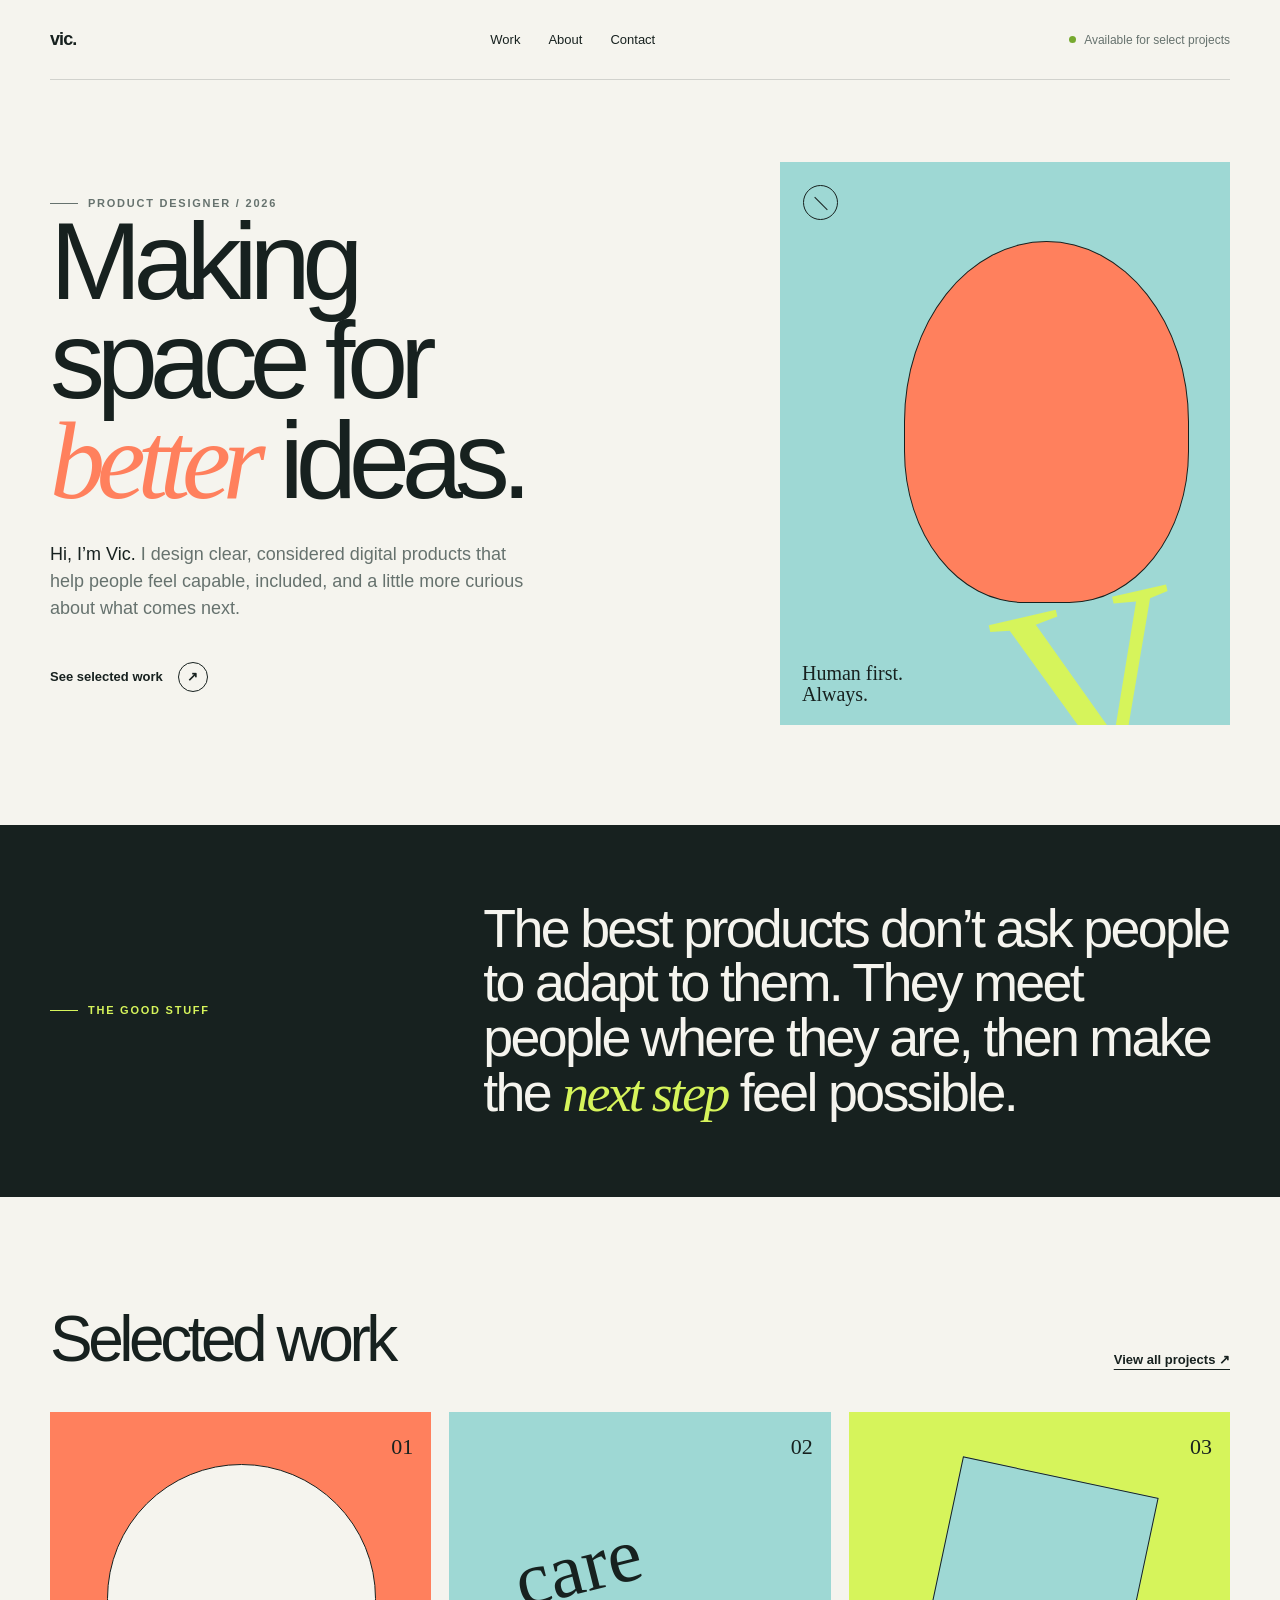
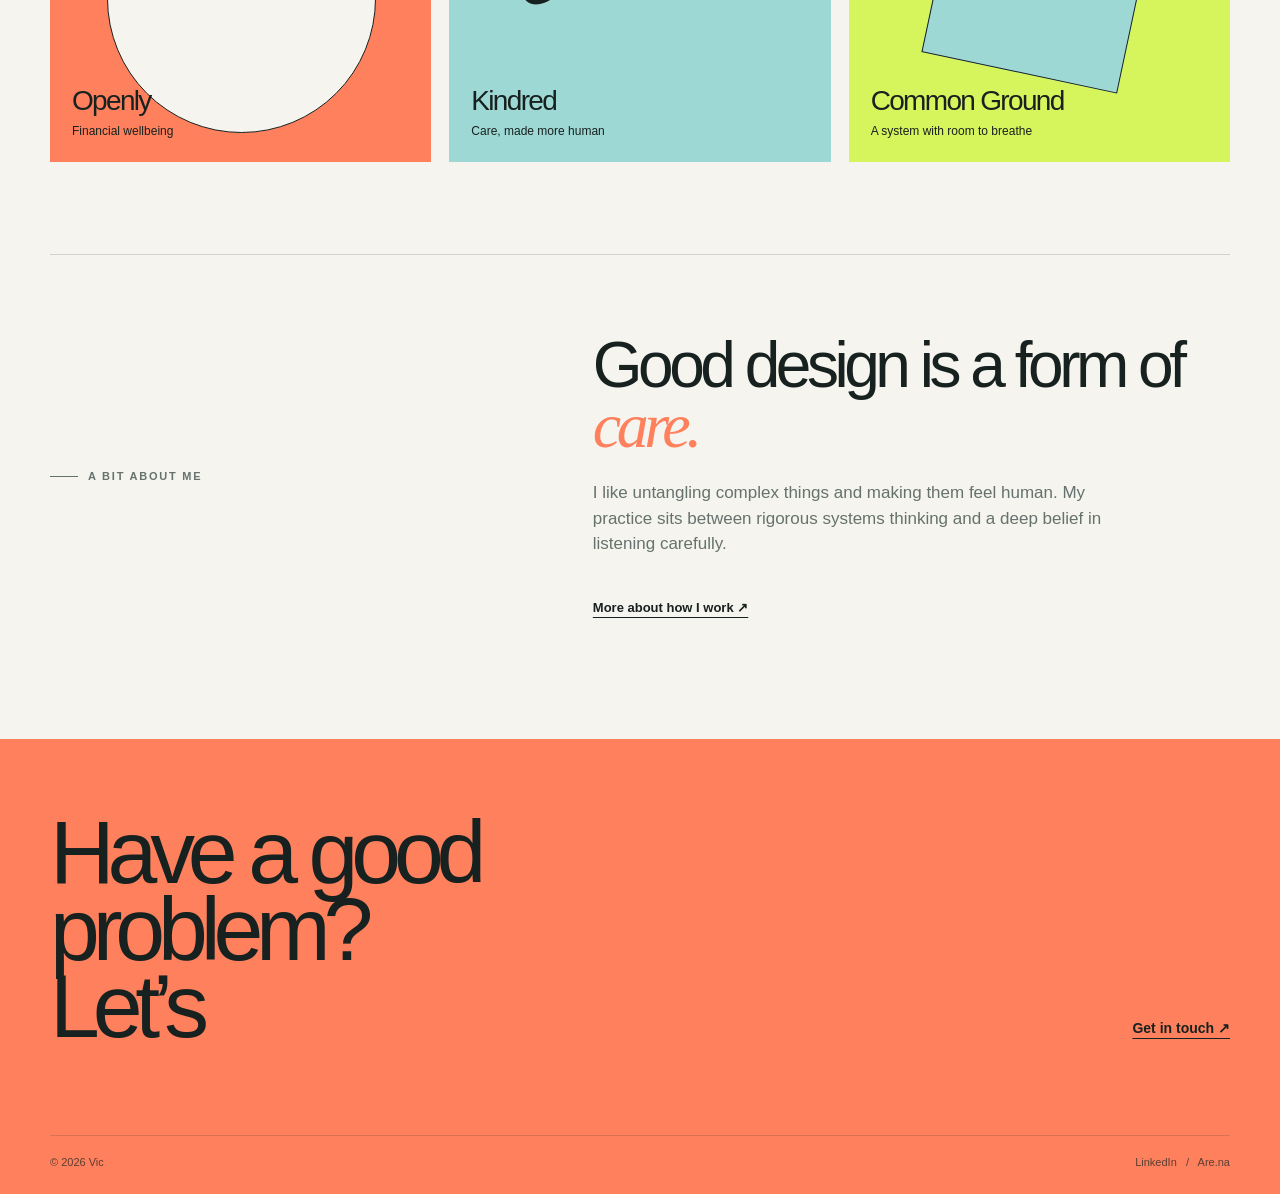
==== index.html @ e4bed1a2 "first commit" ====
<!doctype html>
<html lang="en">
<head>
	<meta charset="utf-8">
	<meta name="viewport" content="width=device-width, initial-scale=1">
	<meta name="description" content="Vic is a product designer focused on human-centered, accessible digital experiences.">
	<title>Vic — Product Designer</title>
	<link rel="stylesheet" href="css/styles.css">
</head>
<body>
	<header class="shell">
		<a class="logo" href="index.html" aria-label="Vic home">vic<span aria-hidden="true">.</span></a>
		<nav aria-label="Main navigation">
			<a href="pages/work.html">Work</a>
			<a href="pages/about.html">About</a>
			<a href="pages/contact.html">Contact</a>
		</nav>
		<div class="availability">Available for select projects</div>
	</header>

	<main>
		<section class="hero shell" aria-labelledby="intro-title">
			<div>
				<div class="eyebrow">Product designer / 2026</div>
				<h1 id="intro-title">Making space for <em>better</em> ideas.</h1>
				<p class="hero-copy"><strong>Hi, I’m Vic.</strong> I design clear, considered digital products that help people feel capable, included, and a little more curious about what comes next.</p>
				<a class="hero-link" href="pages/work.html">See selected work <span aria-hidden="true">↗</span></a>
			</div>
			<div class="portrait" aria-label="An abstract portrait illustration in coral, teal and lime" role="img">
				<span class="portrait-mark" aria-hidden="true"></span>
				<div class="portrait-label">Human first.<br>Always.</div>
			</div>
		</section>

		<section class="intro-band" aria-label="Design approach">
			<div class="shell intro-grid">
				<div class="eyebrow">The good stuff</div>
				<p class="statement">The best products don’t ask people to adapt to them. They meet people where they are, then make the <em>next step</em> feel possible.</p>
			</div>
		</section>

		<section class="home-work shell" aria-labelledby="work-title">
			<div class="section-heading">
				<h2 id="work-title">Selected work</h2>
				<a class="text-link" href="pages/work.html">View all projects ↗</a>
			</div>
			<div class="home-projects">
				<a class="home-project home-project-one" href="pages/work.html#openly"><span>01</span><strong>Openly</strong><em>Financial wellbeing</em></a>
				<a class="home-project home-project-two" href="pages/work.html#kindred"><span>02</span><strong>Kindred</strong><em>Care, made more human</em></a>
				<a class="home-project home-project-three" href="pages/work.html#common-ground"><span>03</span><strong>Common Ground</strong><em>A system with room to breathe</em></a>
			</div>
		</section>

		<section class="home-about shell" aria-labelledby="about-title">
			<div class="eyebrow">A bit about me</div>
			<div>
				<h2 id="about-title">Good design is a form of <em>care.</em></h2>
				<p>I like untangling complex things and making them feel human. My practice sits between rigorous systems thinking and a deep belief in listening carefully.</p>
				<a class="text-link" href="pages/about.html">More about how I work ↗</a>
			</div>
		</section>
	</main>

	<footer>
		<div class="shell footer-compact">
			<h2>Have a good problem?<br>Let’s <em>talk.</em></h2>
			<a class="footer-contact" href="pages/contact.html">Get in touch ↗</a>
		</div>
		<div class="shell footer-bottom"><span>© 2026 Vic</span><span><a href="https://www.linkedin.com" rel="noreferrer">LinkedIn</a> &nbsp; / &nbsp; <a href="https://www.are.na" rel="noreferrer">Are.na</a></span></div>
	</footer>
</body>
</html>
---- css/styles.css ----
:root {
	--ink: #17211f;
	--muted: #66726e;
	--paper: #f5f4ee;
	--warm: #e6e3d8;
	--lime: #d6f45b;
	--orange: #ff805d;
	--blue: #9ed8d4;
	--line: rgba(23, 33, 31, .16);
	--serif: Georgia, 'Times New Roman', serif;
	--sans: 'Helvetica Neue', Helvetica, Arial, sans-serif;
}

* { box-sizing: border-box; }
html { scroll-behavior: smooth; }
body { margin: 0; background: var(--paper); color: var(--ink); font-family: var(--sans); line-height: 1.5; }
a { color: inherit; }
a:focus-visible { outline: 3px solid var(--orange); outline-offset: 4px; }
.shell { width: min(1180px, calc(100% - 48px)); margin: 0 auto; }
.eyebrow { display: flex; align-items: center; gap: 10px; color: var(--muted); font-size: 11px; font-weight: 700; letter-spacing: .16em; text-transform: uppercase; }
.eyebrow::before { content: ''; width: 28px; height: 1px; background: currentColor; }
h1, h2, h3, p { margin-top: 0; }
header { display: flex; align-items: center; justify-content: space-between; padding: 26px 0; border-bottom: 1px solid var(--line); }
.logo { font-size: 18px; font-weight: 800; letter-spacing: -.05em; text-decoration: none; }
nav { display: flex; gap: 28px; font-size: 13px; }
nav a { text-decoration: none; }
nav a:hover { text-decoration: underline; text-underline-offset: 4px; }
.availability { display: flex; align-items: center; gap: 8px; color: var(--muted); font-size: 12px; }
.availability::before { content: ''; width: 7px; height: 7px; border-radius: 50%; background: #76a92f; }
.hero { min-height: 670px; display: grid; grid-template-columns: minmax(0, 1.05fr) minmax(360px, .95fr); align-items: center; gap: 7vw; padding: 82px 0 100px; }
h1 { max-width: 760px; margin-bottom: 30px; font-size: clamp(58px, 8.6vw, 116px); font-weight: 500; letter-spacing: -.075em; line-height: .9; }
h1 em, h2 em { color: var(--orange); font-family: var(--serif); font-weight: 400; }
.hero-copy { max-width: 480px; color: var(--muted); font-size: 18px; }
.hero-copy strong { color: var(--ink); font-weight: 500; }
.hero-link { display: inline-flex; align-items: center; gap: 15px; margin-top: 22px; font-size: 13px; font-weight: 700; text-decoration: none; }
.hero-link span { display: grid; place-items: center; width: 30px; height: 30px; border: 1px solid var(--ink); border-radius: 50%; transition: transform .2s; }
.hero-link:hover span { transform: translate(3px, -3px); }
.portrait { position: relative; width: min(100%, 450px); aspect-ratio: 4 / 5; justify-self: end; background: var(--blue); overflow: hidden; }
.portrait::before { content: ''; position: absolute; width: 63%; height: 64%; right: 9%; top: 14%; border-radius: 50% 50% 42% 42%; background: var(--orange); border: 1px solid var(--ink); }
.portrait::after { content: 'V'; position: absolute; right: 9%; bottom: -16%; color: var(--lime); font-family: var(--serif); font-size: 260px; line-height: 1; transform: rotate(-13deg); }
.portrait-label { position: absolute; left: 22px; bottom: 20px; z-index: 1; max-width: 130px; font-family: var(--serif); font-size: 20px; line-height: 1.05; }
.portrait-mark { position: absolute; top: 23px; left: 23px; z-index: 1; width: 35px; height: 35px; border: 1px solid var(--ink); border-radius: 50%; }
.portrait-mark::after { content: ''; position: absolute; top: 50%; left: 8px; width: 18px; height: 1px; background: var(--ink); transform: rotate(45deg); }
.intro-band { background: var(--ink); color: var(--paper); padding: 76px 0; }
.intro-grid { display: grid; grid-template-columns: 1fr 2fr; gap: 60px; }
.intro-band .eyebrow { color: var(--lime); }
.statement { max-width: 780px; margin: 0; font-size: clamp(28px, 4.2vw, 54px); letter-spacing: -.05em; line-height: 1.02; }
.statement em { color: var(--lime); font-family: var(--serif); font-weight: 400; }
.home-work { padding: 112px 0 92px; }
.section-heading { display: flex; justify-content: space-between; align-items: end; margin-bottom: 42px; }
.section-heading h2 { margin: 0; font-size: clamp(38px, 5vw, 66px); font-weight: 500; letter-spacing: -.07em; line-height: .95; }
.text-link { display: inline-block; margin-top: 24px; font-size: 13px; font-weight: 700; text-underline-offset: 5px; }
.section-heading .text-link { margin: 0; }
.home-projects { display: grid; grid-template-columns: repeat(3, 1fr); gap: 18px; }
.home-project { position: relative; min-height: 350px; display: flex; flex-direction: column; justify-content: end; padding: 22px; overflow: hidden; text-decoration: none; transition: transform .25s; }
.home-project:hover { transform: translateY(-8px); }
.home-project span { position: absolute; top: 18px; right: 18px; font-family: var(--serif); font-size: 22px; }
.home-project strong { font-size: 28px; font-weight: 500; letter-spacing: -.06em; }
.home-project em { font-size: 12px; font-style: normal; }
.home-project-one { background: var(--orange); }
.home-project-two { background: var(--blue); }
.home-project-three { background: var(--lime); }
.home-project-one::before { content: ''; position: absolute; width: 70%; aspect-ratio: 1; top: 15%; left: 15%; border: 1px solid var(--ink); border-radius: 50%; background: var(--paper); }
.home-project-two::before { content: 'care'; position: absolute; top: 28%; left: 17%; font-family: var(--serif); font-size: clamp(55px, 6vw, 92px); transform: rotate(-14deg); }
.home-project-three::before { content: ''; position: absolute; width: 52%; aspect-ratio: 1; top: 18%; left: 24%; border: 1px solid var(--ink); background: var(--blue); transform: rotate(12deg); }
.home-project strong, .home-project em { position: relative; z-index: 1; }
.home-about { display: grid; grid-template-columns: 1fr 1.5fr; gap: 10%; padding: 80px 0 120px; border-top: 1px solid var(--line); }
.home-about h2 { max-width: 660px; margin-bottom: 23px; font-size: clamp(38px, 5vw, 65px); font-weight: 500; letter-spacing: -.07em; line-height: .95; }
.home-about p { max-width: 530px; color: var(--muted); font-size: 17px; }
footer { background: var(--orange); padding: 75px 0 24px; }
.footer-compact { display: flex; justify-content: space-between; align-items: end; padding-bottom: 90px; }
footer h2 { max-width: 640px; margin: 0; font-size: clamp(44px, 7vw, 92px); font-weight: 500; letter-spacing: -.08em; line-height: .86; }
footer h2 em { font-family: var(--serif); font-weight: 400; }
.footer-contact { padding-bottom: 6px; font-size: 14px; font-weight: 700; text-underline-offset: 5px; }
.footer-bottom { display: flex; justify-content: space-between; padding-top: 18px; border-top: 1px solid var(--line); color: rgba(23, 33, 31, .7); font-size: 11px; }
.footer-bottom a { text-decoration: none; }

/* Shared interior page layout */
.page-intro { padding: 108px 0 96px; border-bottom: 1px solid var(--line); }
.page-intro h1 { max-width: 850px; margin: 22px 0 0; }
.page-lead { max-width: 600px; margin: 30px 0 0; color: var(--muted); font-size: 18px; }
.page-section { padding: 90px 0 120px; }
.about-layout { display: grid; grid-template-columns: 1.1fr .9fr; gap: 12%; }
.about-layout h2, .contact-layout h2 { margin: 0 0 24px; font-size: clamp(38px, 5vw, 65px); font-weight: 500; letter-spacing: -.07em; line-height: .95; }
.about-layout p, .contact-layout p { color: var(--muted); font-size: 16px; }
.about-details { display: grid; grid-template-columns: 1fr 1fr; gap: 30px; align-content: start; }
.detail { padding-top: 14px; border-top: 1px solid var(--line); }
.detail h3 { margin-bottom: 11px; font-size: 12px; font-weight: 700; text-transform: uppercase; letter-spacing: .12em; }
.detail p { margin: 0; font-size: 14px; }
.project-list { display: grid; gap: 100px; }
.project { display: grid; grid-template-columns: 1.08fr .92fr; gap: 8%; align-items: center; scroll-margin-top: 30px; }
.project:nth-child(even) { grid-template-columns: .92fr 1.08fr; }
.project:nth-child(even) .project-visual { order: 2; }
.project-visual { position: relative; min-height: 430px; display: grid; place-items: center; overflow: hidden; }
.visual-one { background: var(--orange); }
.visual-two { background: var(--blue); }
.visual-three { background: var(--lime); }
.browser { width: 73%; background: var(--paper); border: 1px solid var(--ink); box-shadow: 12px 12px 0 rgba(23, 33, 31, .12); }
.browser-bar { display: flex; gap: 5px; padding: 10px 12px; border-bottom: 1px solid var(--line); }
.browser-bar i { width: 5px; height: 5px; border-radius: 50%; background: var(--ink); }
.browser-content { padding: 28px 20px 23px; }
.mini-kicker { color: var(--muted); font-size: 7px; letter-spacing: .12em; text-transform: uppercase; }
.mini-title { width: 75%; margin: 9px 0 17px; font-family: var(--serif); font-size: 30px; line-height: .9; }
.mini-lines { display: grid; gap: 5px; }
.mini-lines span { display: block; width: 100%; height: 3px; background: var(--warm); }
.mini-lines span:last-child { width: 60%; }
.project-number { position: absolute; right: 18px; top: 18px; font-family: var(--serif); font-size: 24px; }
.visual-two::before { content: ''; width: 57%; aspect-ratio: 1; border: 1px solid var(--ink); border-radius: 50%; background: var(--orange); }
.visual-two::after { content: 'care'; position: absolute; color: var(--ink); font-family: var(--serif); font-size: clamp(58px, 8vw, 104px); transform: rotate(-14deg); }
.visual-three::before { content: ''; width: 47%; aspect-ratio: 1; border: 1px solid var(--ink); background: var(--blue); transform: rotate(12deg); }
.visual-three::after { content: '↗'; position: absolute; color: var(--ink); font-size: 74px; }
.project-info .eyebrow { margin-bottom: 20px; }
.project-info h2 { max-width: 400px; margin-bottom: 18px; font-size: clamp(30px, 3.3vw, 48px); font-weight: 500; letter-spacing: -.06em; line-height: .98; }
.project-info p { max-width: 400px; color: var(--muted); font-size: 15px; }
.tags { display: flex; flex-wrap: wrap; gap: 7px; margin-top: 25px; }
.tag { padding: 6px 9px; border: 1px solid var(--line); border-radius: 100px; color: var(--muted); font-size: 11px; }
.contact-layout { display: grid; grid-template-columns: 1fr 1fr; gap: 12%; }
.contact-links { display: grid; gap: 24px; align-content: start; }
.contact-link { padding-top: 14px; border-top: 1px solid var(--line); text-decoration: none; }
.contact-link strong { display: block; margin-bottom: 3px; font-size: 13px; }
.contact-link span { color: var(--muted); font-size: 14px; }

@media (max-width: 760px) {
	.shell { width: min(100% - 36px, 600px); }
	header { padding: 19px 0; }
	nav { gap: 14px; }
	.availability { display: none; }
	.hero { display: flex; flex-direction: column; align-items: start; gap: 50px; min-height: 0; padding: 70px 0 82px; }
	h1 { font-size: clamp(62px, 18vw, 105px); }
	.hero-copy { font-size: 16px; }
	.portrait { align-self: end; width: 83%; }
	.intro-band { padding: 55px 0; }
	.intro-grid, .home-about, .about-layout, .contact-layout { grid-template-columns: 1fr; gap: 30px; }
	.home-work { padding: 80px 0 75px; }
	.section-heading { display: block; margin-bottom: 34px; }
	.section-heading .text-link { margin-top: 17px; }
	.home-projects { grid-template-columns: 1fr; gap: 15px; }
	.home-project { min-height: 260px; }
	.home-about { padding: 70px 0 90px; }
	footer { padding-top: 55px; }
	.footer-compact { display: block; padding-bottom: 70px; }
	.footer-contact { display: inline-block; margin-top: 35px; }
	.footer-bottom { gap: 20px; }
	.page-intro { padding: 75px 0 65px; }
	.page-section { padding: 70px 0 90px; }
	.about-details { gap: 23px; }
	.project-list { gap: 70px; }
	.project, .project:nth-child(even) { display: flex; flex-direction: column; gap: 30px; align-items: stretch; }
	.project:nth-child(even) .project-visual { order: 0; }
	.project-visual { min-height: 320px; }
	.browser { width: 78%; }
}
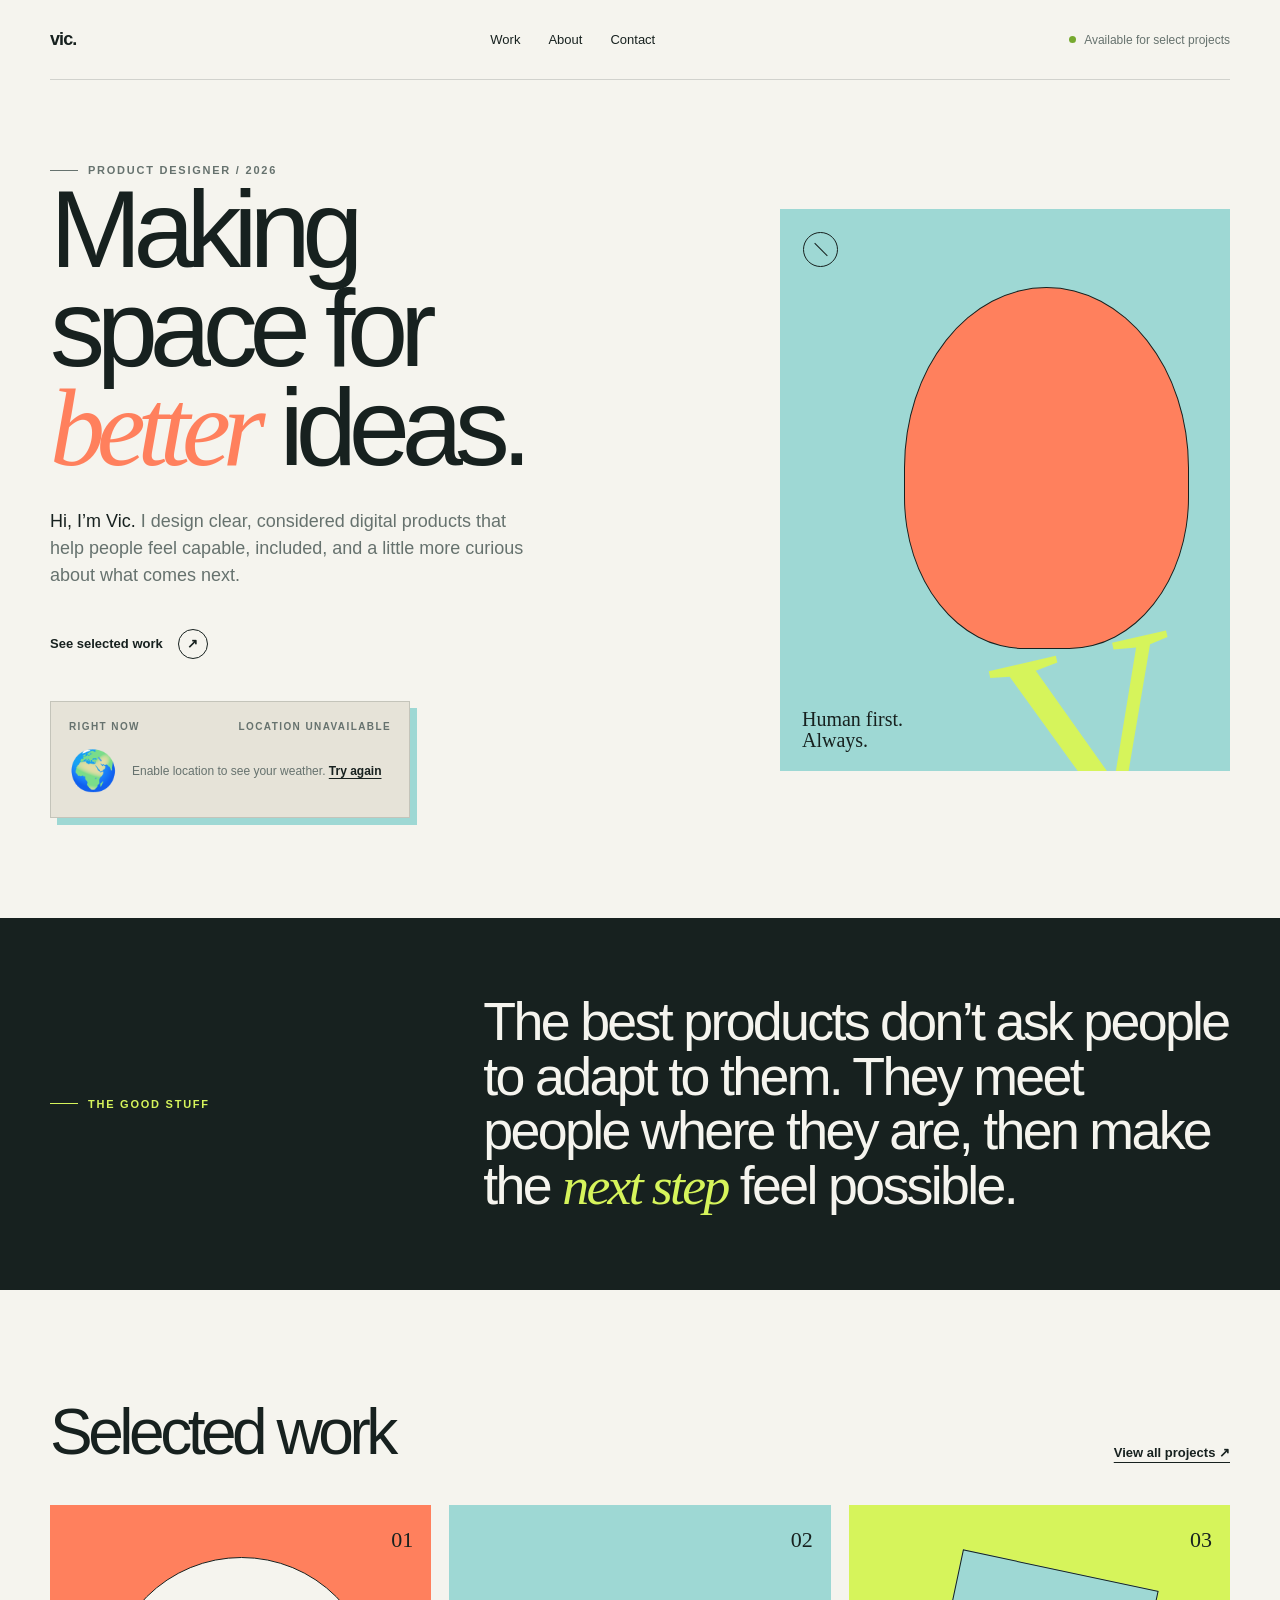
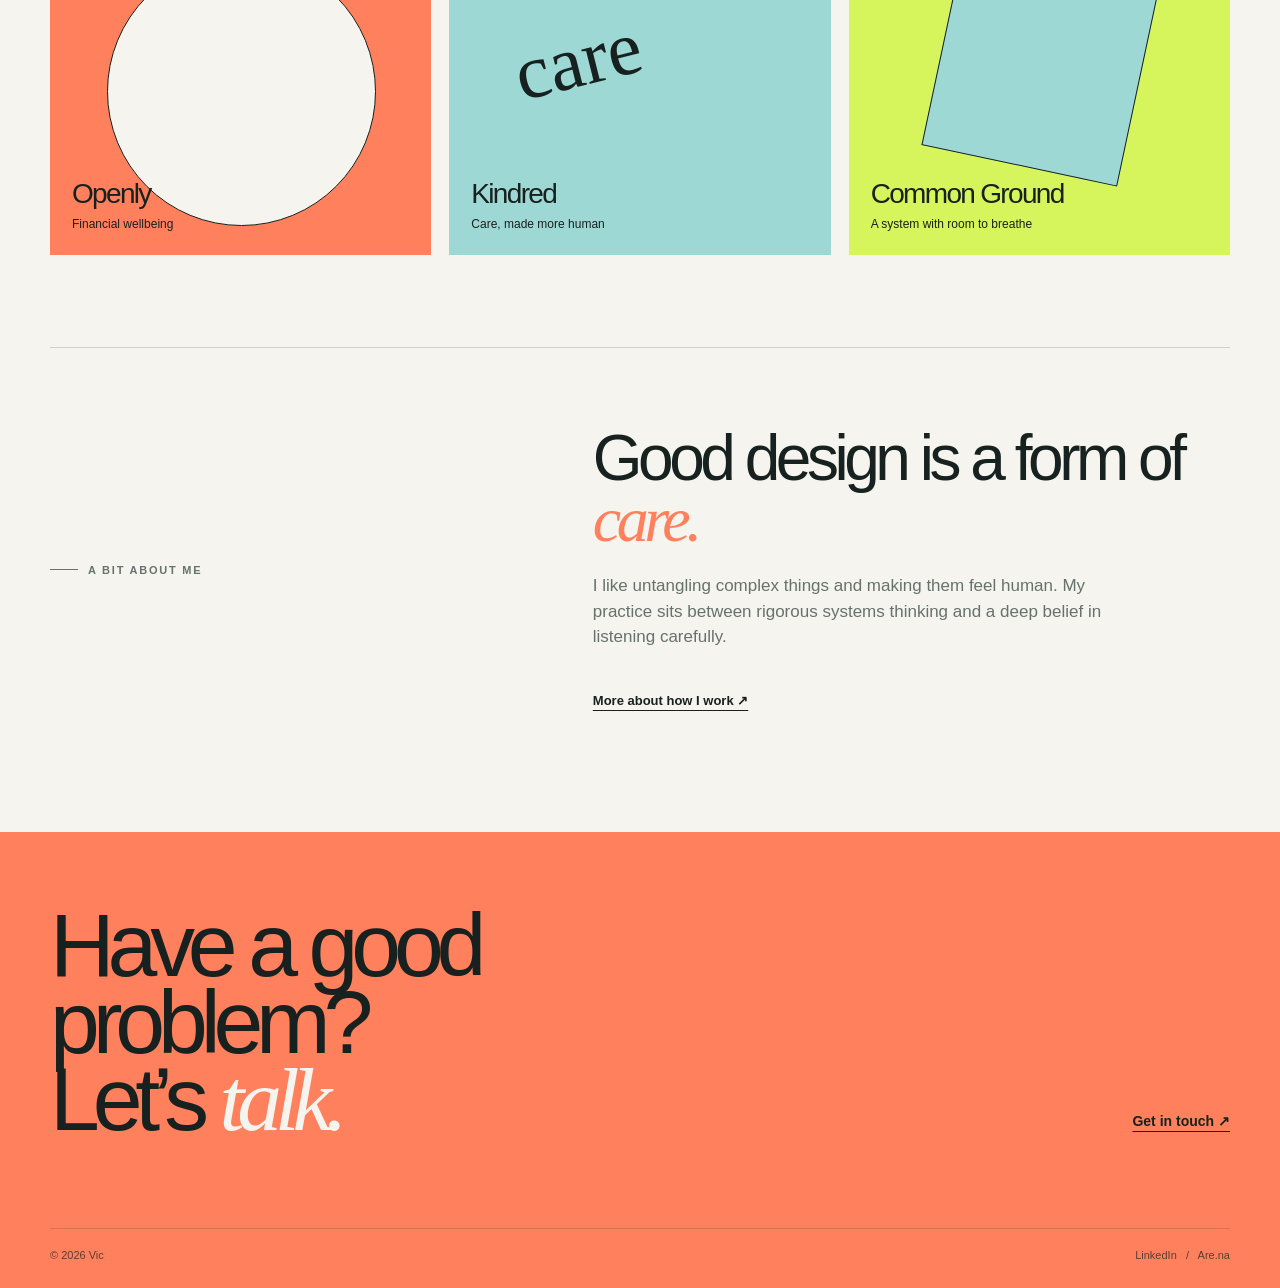
==== commit cfd15b86: "added weather widget with back up message to allow location" ====
--- a/index.html
+++ b/index.html
@@ -6,6 +6,62 @@
 	<meta name="description" content="Vic is a product designer focused on human-centered, accessible digital experiences.">
 	<title>Vic — Product Designer</title>
 	<link rel="stylesheet" href="css/styles.css">
+	<style>
+		.weather-card {
+			width: min(100%, 360px);
+			margin-top: 42px;
+			padding: 17px 18px;
+			background: var(--warm);
+			border: 1px solid var(--line);
+			box-shadow: 7px 7px 0 var(--blue);
+		}
+		.weather-label {
+			display: flex;
+			align-items: center;
+			justify-content: space-between;
+			color: var(--muted);
+			font-size: 10px;
+			font-weight: 700;
+			letter-spacing: .14em;
+			text-transform: uppercase;
+		}
+		.weather-location {
+			max-width: 190px;
+			overflow: hidden;
+			text-overflow: ellipsis;
+			white-space: nowrap;
+		}
+		.weather-content {
+			display: flex;
+			align-items: center;
+			gap: 14px;
+			min-height: 58px;
+			margin-top: 8px;
+		}
+		.weather-icon { font-size: 39px; line-height: 1; }
+		.weather-temperature {
+			font-family: var(--serif);
+			font-size: 36px;
+			letter-spacing: -.06em;
+			line-height: 1;
+		}
+		.weather-description { margin: 4px 0 0; color: var(--muted); font-size: 12px; }
+		.weather-status { margin: 0; color: var(--muted); font-size: 12px; }
+		.weather-retry {
+			padding: 0;
+			border: 0;
+			background: transparent;
+			color: var(--ink);
+			font: inherit;
+			font-weight: 700;
+			text-decoration: underline;
+			text-underline-offset: 3px;
+			cursor: pointer;
+		}
+		@media (max-width: 760px) {
+			.weather-card { margin-top: 36px; }
+		}
+	</style>
 </head>
 <body>
 	<header class="shell">
@@ -25,6 +81,16 @@
 				<h1 id="intro-title">Making space for <em>better</em> ideas.</h1>
 				<p class="hero-copy"><strong>Hi, I’m Vic.</strong> I design clear, considered digital products that help people feel capable, included, and a little more curious about what comes next.</p>
 				<a class="hero-link" href="pages/work.html">See selected work <span aria-hidden="true">↗</span></a>
+				<aside class="weather-card" aria-labelledby="weather-title">
+					<div class="weather-label">
+						<span id="weather-title">Right now</span>
+						<span class="weather-location" id="weather-location">Finding your location…</span>
+					</div>
+					<div class="weather-content" id="weather-content" aria-live="polite">
+						<span class="weather-icon" aria-hidden="true">⌛</span>
+						<p class="weather-status">Checking the sky near you…</p>
+					</div>
+				</aside>
 			</div>
 			<div class="portrait" aria-label="An abstract portrait illustration in coral, teal and lime" role="img">
 				<span class="portrait-mark" aria-hidden="true"></span>
@@ -68,5 +134,66 @@
 		</div>
 		<div class="shell footer-bottom"><span>© 2026 Vic</span><span><a href="https://www.linkedin.com" rel="noreferrer">LinkedIn</a> &nbsp; / &nbsp; <a href="https://www.are.na" rel="noreferrer">Are.na</a></span></div>
 	</footer>
+	<script>
+		const weatherContent = document.getElementById('weather-content');
+		const weatherLocation = document.getElementById('weather-location');
+		const weatherConditions = {
+			0: ['☀️', 'Clear sky'],
+			1: ['🌤️', 'Mostly clear'],
+			2: ['⛅', 'Partly cloudy'],
+			3: ['☁️', 'Overcast'],
+			45: ['🌫️', 'Foggy'],
+			48: ['🌫️', 'Rime fog'],
+			51: ['🌦️', 'Light drizzle'],
+			53: ['🌦️', 'Drizzle'],
+			55: ['🌧️', 'Heavy drizzle'],
+			61: ['🌦️', 'Light rain'],
+			63: ['🌧️', 'Rain'],
+			65: ['🌧️', 'Heavy rain'],
+			71: ['🌨️', 'Light snow'],
+			73: ['❄️', 'Snow'],
+			75: ['❄️', 'Heavy snow'],
+			80: ['🌦️', 'Rain showers'],
+			81: ['🌧️', 'Rain showers'],
+			82: ['⛈️', 'Heavy showers'],
+			95: ['⛈️', 'Thunderstorm'],
+			96: ['⛈️', 'Storm with hail'],
+			99: ['⛈️', 'Storm with hail']
+		};
+
+		function showWeatherError(message) {
+			weatherLocation.textContent = 'Location unavailable';
+			weatherContent.innerHTML = '<span class="weather-icon" aria-hidden="true">🌍</span><p class="weather-status">' + message + ' <button class="weather-retry" type="button">Try again</button></p>';
+			weatherContent.querySelector('.weather-retry').addEventListener('click', loadWeather);
+		}
+
+		async function loadWeather() {
+			weatherLocation.textContent = 'Finding your location…';
+			weatherContent.innerHTML = '<span class="weather-icon" aria-hidden="true">⌛</span><p class="weather-status">Checking the sky near you…</p>';
+			if (!navigator.geolocation) {
+				showWeatherError('Geolocation is not supported here.');
+				return;
+			}
+			navigator.geolocation.getCurrentPosition(async function (position) {
+				const latitude = position.coords.latitude;
+				const longitude = position.coords.longitude;
+				const endpoint = 'https://api.open-meteo.com/v1/forecast?latitude=' + latitude + '&longitude=' + longitude + '&current=temperature_2m,weather_code&temperature_unit=fahrenheit';
+				try {
+					const response = await fetch(endpoint);
+					if (!response.ok) throw new Error('Weather request failed');
+					const data = await response.json();
+					const condition = weatherConditions[data.current.weather_code] || ['🌤️', 'Current conditions'];
+					weatherLocation.textContent = latitude.toFixed(2) + '°, ' + longitude.toFixed(2) + '°';
+					weatherContent.innerHTML = '<span class="weather-icon" aria-hidden="true">' + condition[0] + '</span><div><div class="weather-temperature">' + Math.round(data.current.temperature_2m) + '°F</div><p class="weather-description">' + condition[1] + '</p></div>';
+				} catch (error) {
+					showWeatherError('Weather is taking a moment.');
+				}
+			}, function () {
+				showWeatherError('Enable location to see your weather.');
+			}, { enableHighAccuracy: false, maximumAge: 0, timeout: 10000 });
+		}
+
+		loadWeather();
+	</script>
 </body>
 </html>
--- a/css/styles.css
+++ b/css/styles.css
@@ -70,7 +70,7 @@
 footer { background: var(--orange); padding: 75px 0 24px; }
 .footer-compact { display: flex; justify-content: space-between; align-items: end; padding-bottom: 90px; }
 footer h2 { max-width: 640px; margin: 0; font-size: clamp(44px, 7vw, 92px); font-weight: 500; letter-spacing: -.08em; line-height: .86; }
-footer h2 em { font-family: var(--serif); font-weight: 400; }
+footer h2 em { color: var(--paper); font-family: var(--serif); font-weight: 400; }
 .footer-contact { padding-bottom: 6px; font-size: 14px; font-weight: 700; text-underline-offset: 5px; }
 .footer-bottom { display: flex; justify-content: space-between; padding-top: 18px; border-top: 1px solid var(--line); color: rgba(23, 33, 31, .7); font-size: 11px; }
 .footer-bottom a { text-decoration: none; }
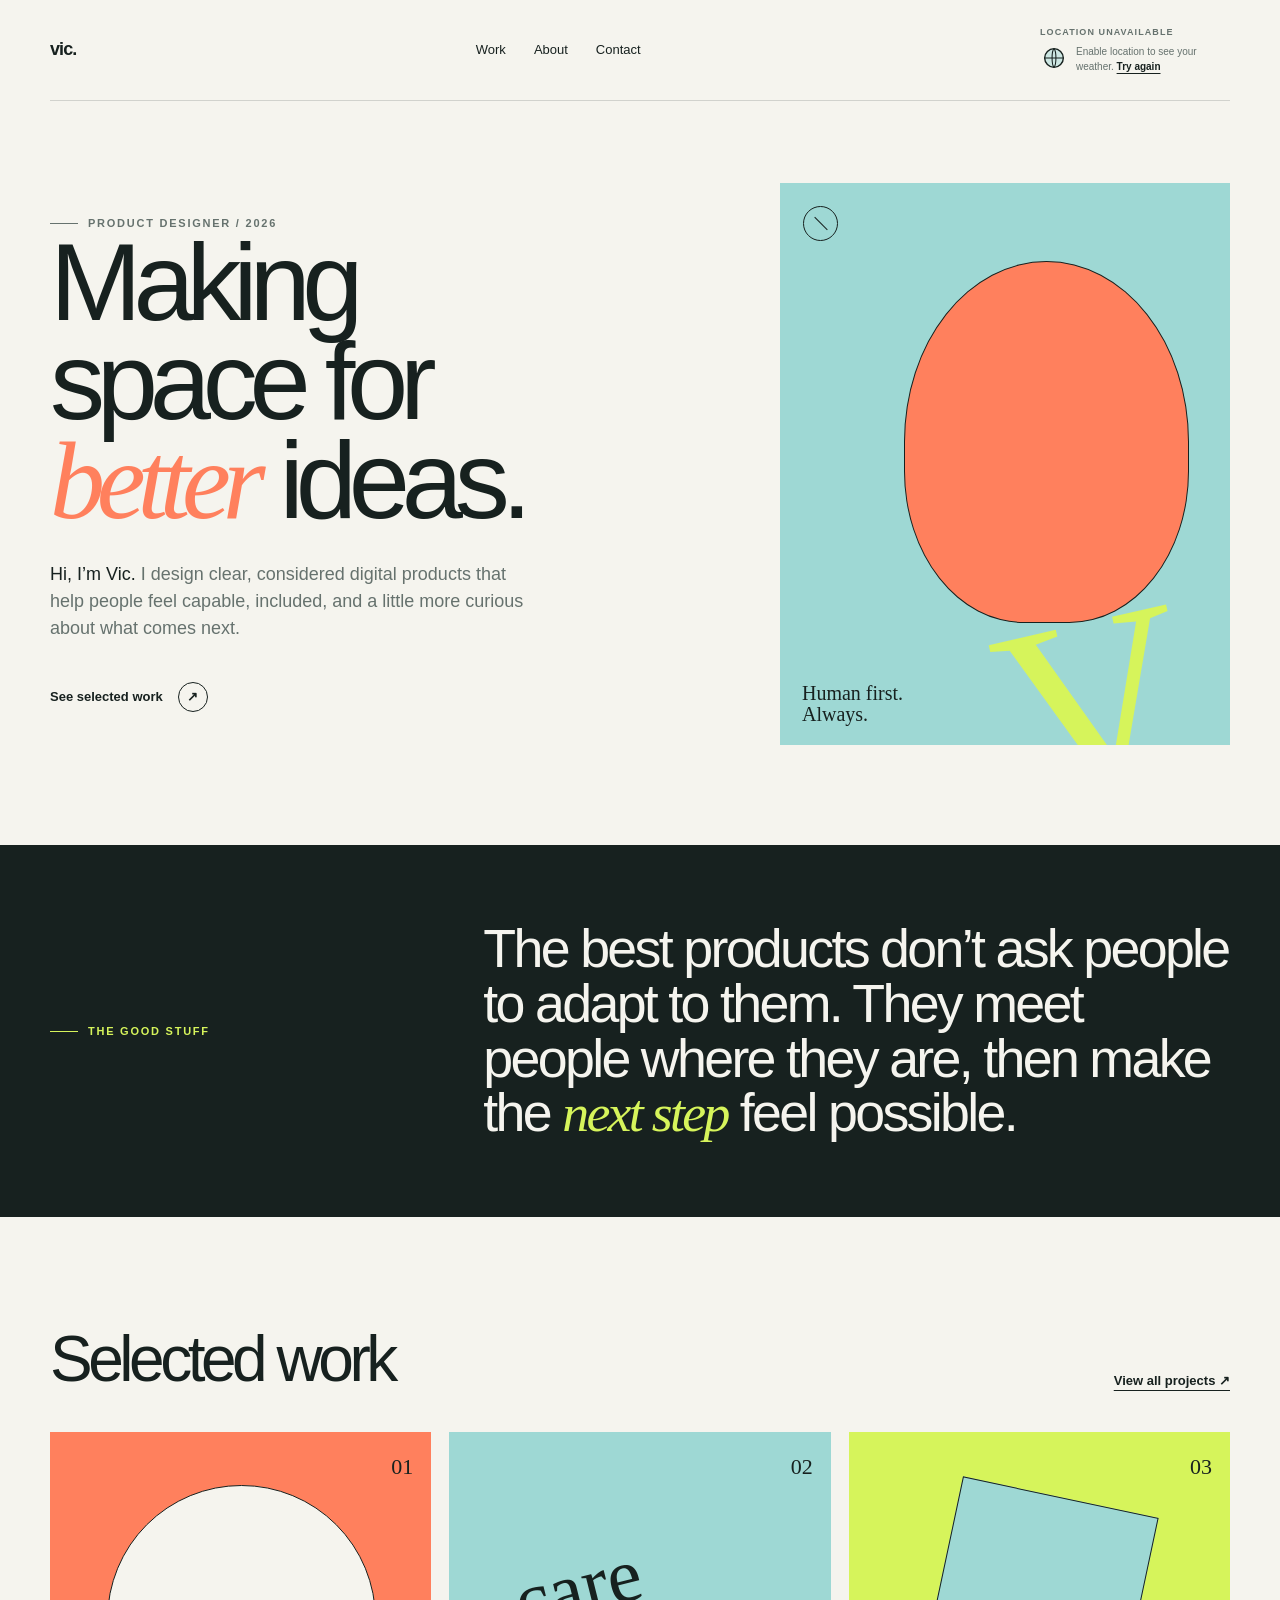
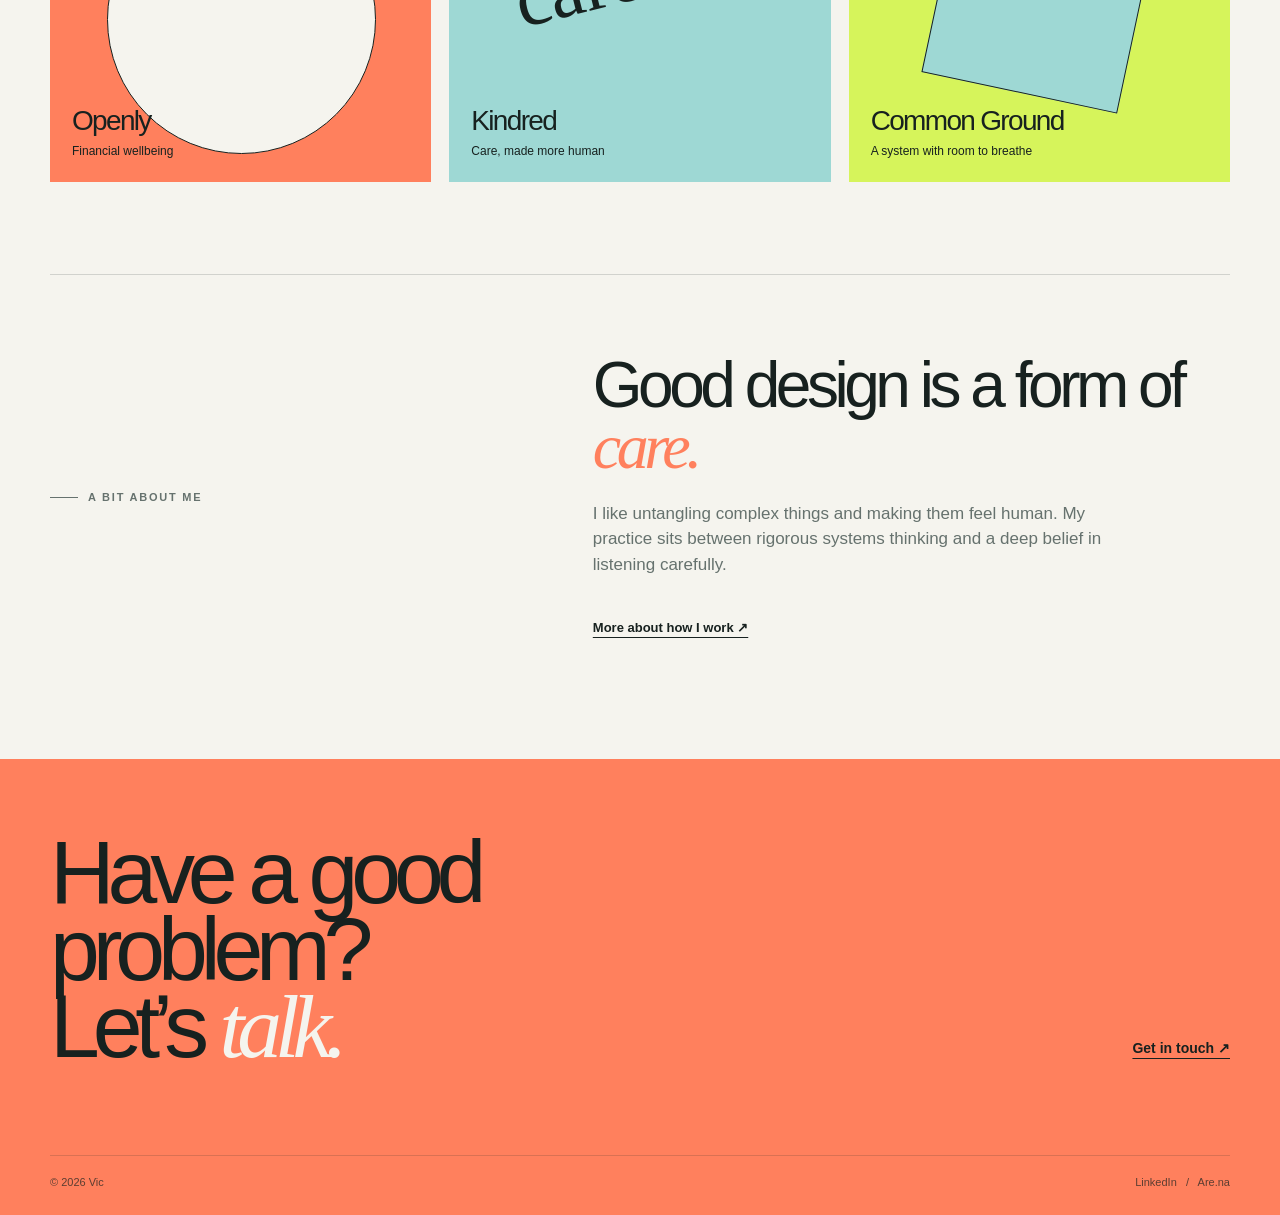
==== commit 14a7b699: "updates to folder structure, weather widget styling and placement, and introduction of responsive na" ====
--- a/index.html
+++ b/index.html
@@ -6,72 +6,25 @@
 	<meta name="description" content="Vic is a product designer focused on human-centered, accessible digital experiences.">
 	<title>Vic — Product Designer</title>
 	<link rel="stylesheet" href="css/styles.css">
-	<style>
-		.weather-card {
-			width: min(100%, 360px);
-			margin-top: 42px;
-			padding: 17px 18px;
-			background: var(--warm);
-			border: 1px solid var(--line);
-			box-shadow: 7px 7px 0 var(--blue);
-		}
-		.weather-label {
-			display: flex;
-			align-items: center;
-			justify-content: space-between;
-			color: var(--muted);
-			font-size: 10px;
-			font-weight: 700;
-			letter-spacing: .14em;
-			text-transform: uppercase;
-		}
-		.weather-location {
-			max-width: 190px;
-			overflow: hidden;
-			text-overflow: ellipsis;
-			white-space: nowrap;
-		}
-		.weather-content {
-			display: flex;
-			align-items: center;
-			gap: 14px;
-			min-height: 58px;
-			margin-top: 8px;
-		}
-		.weather-icon { font-size: 39px; line-height: 1; }
-		.weather-temperature {
-			font-family: var(--serif);
-			font-size: 36px;
-			letter-spacing: -.06em;
-			line-height: 1;
-		}
-		.weather-description { margin: 4px 0 0; color: var(--muted); font-size: 12px; }
-		.weather-status { margin: 0; color: var(--muted); font-size: 12px; }
-		.weather-retry {
-			padding: 0;
-			border: 0;
-			background: transparent;
-			color: var(--ink);
-			font: inherit;
-			font-weight: 700;
-			text-decoration: underline;
-			text-underline-offset: 3px;
-			cursor: pointer;
-		}
-		@media (max-width: 760px) {
-			.weather-card { margin-top: 36px; }
-		}
-	</style>
 </head>
 <body>
-	<header class="shell">
+	<header class="shell site-header">
 		<a class="logo" href="index.html" aria-label="Vic home">vic<span aria-hidden="true">.</span></a>
-		<nav aria-label="Main navigation">
-			<a href="pages/work.html">Work</a>
-			<a href="pages/about.html">About</a>
-			<a href="pages/contact.html">Contact</a>
-		</nav>
-		<div class="availability">Available for select projects</div>
+		<button class="menu-toggle" type="button" aria-expanded="false" aria-controls="site-menu">
+			<span class="menu-toggle-icon" aria-hidden="true"><i></i><i></i></span>
+			<span class="sr-only">Open menu</span>
+		</button>
+		<div class="site-menu" id="site-menu" hidden>
+			<nav aria-label="Main navigation">
+				<a href="pages/work.html">Work</a>
+				<a href="pages/about.html">About</a>
+				<a href="pages/contact.html">Contact</a>
+			</nav>
+			<aside class="weather-card" aria-label="Weather">
+				<div class="weather-label"><span class="weather-location" id="weather-location">Locating…</span></div>
+				<div class="weather-content" id="weather-content" aria-live="polite"><span class="weather-icon" aria-hidden="true"></span><p class="weather-status">Checking…</p></div>
+			</aside>
+		</div>
 	</header>
 
 	<main>
@@ -81,16 +34,6 @@
 				<h1 id="intro-title">Making space for <em>better</em> ideas.</h1>
 				<p class="hero-copy"><strong>Hi, I’m Vic.</strong> I design clear, considered digital products that help people feel capable, included, and a little more curious about what comes next.</p>
 				<a class="hero-link" href="pages/work.html">See selected work <span aria-hidden="true">↗</span></a>
-				<aside class="weather-card" aria-labelledby="weather-title">
-					<div class="weather-label">
-						<span id="weather-title">Right now</span>
-						<span class="weather-location" id="weather-location">Finding your location…</span>
-					</div>
-					<div class="weather-content" id="weather-content" aria-live="polite">
-						<span class="weather-icon" aria-hidden="true">⌛</span>
-						<p class="weather-status">Checking the sky near you…</p>
-					</div>
-				</aside>
 			</div>
 			<div class="portrait" aria-label="An abstract portrait illustration in coral, teal and lime" role="img">
 				<span class="portrait-mark" aria-hidden="true"></span>
@@ -134,66 +77,7 @@
 		</div>
 		<div class="shell footer-bottom"><span>© 2026 Vic</span><span><a href="https://www.linkedin.com" rel="noreferrer">LinkedIn</a> &nbsp; / &nbsp; <a href="https://www.are.na" rel="noreferrer">Are.na</a></span></div>
 	</footer>
-	<script>
-		const weatherContent = document.getElementById('weather-content');
-		const weatherLocation = document.getElementById('weather-location');
-		const weatherConditions = {
-			0: ['☀️', 'Clear sky'],
-			1: ['🌤️', 'Mostly clear'],
-			2: ['⛅', 'Partly cloudy'],
-			3: ['☁️', 'Overcast'],
-			45: ['🌫️', 'Foggy'],
-			48: ['🌫️', 'Rime fog'],
-			51: ['🌦️', 'Light drizzle'],
-			53: ['🌦️', 'Drizzle'],
-			55: ['🌧️', 'Heavy drizzle'],
-			61: ['🌦️', 'Light rain'],
-			63: ['🌧️', 'Rain'],
-			65: ['🌧️', 'Heavy rain'],
-			71: ['🌨️', 'Light snow'],
-			73: ['❄️', 'Snow'],
-			75: ['❄️', 'Heavy snow'],
-			80: ['🌦️', 'Rain showers'],
-			81: ['🌧️', 'Rain showers'],
-			82: ['⛈️', 'Heavy showers'],
-			95: ['⛈️', 'Thunderstorm'],
-			96: ['⛈️', 'Storm with hail'],
-			99: ['⛈️', 'Storm with hail']
-		};
-
-		function showWeatherError(message) {
-			weatherLocation.textContent = 'Location unavailable';
-			weatherContent.innerHTML = '<span class="weather-icon" aria-hidden="true">🌍</span><p class="weather-status">' + message + ' <button class="weather-retry" type="button">Try again</button></p>';
-			weatherContent.querySelector('.weather-retry').addEventListener('click', loadWeather);
-		}
-
-		async function loadWeather() {
-			weatherLocation.textContent = 'Finding your location…';
-			weatherContent.innerHTML = '<span class="weather-icon" aria-hidden="true">⌛</span><p class="weather-status">Checking the sky near you…</p>';
-			if (!navigator.geolocation) {
-				showWeatherError('Geolocation is not supported here.');
-				return;
-			}
-			navigator.geolocation.getCurrentPosition(async function (position) {
-				const latitude = position.coords.latitude;
-				const longitude = position.coords.longitude;
-				const endpoint = 'https://api.open-meteo.com/v1/forecast?latitude=' + latitude + '&longitude=' + longitude + '&current=temperature_2m,weather_code&temperature_unit=fahrenheit';
-				try {
-					const response = await fetch(endpoint);
-					if (!response.ok) throw new Error('Weather request failed');
-					const data = await response.json();
-					const condition = weatherConditions[data.current.weather_code] || ['🌤️', 'Current conditions'];
-					weatherLocation.textContent = latitude.toFixed(2) + '°, ' + longitude.toFixed(2) + '°';
-					weatherContent.innerHTML = '<span class="weather-icon" aria-hidden="true">' + condition[0] + '</span><div><div class="weather-temperature">' + Math.round(data.current.temperature_2m) + '°F</div><p class="weather-description">' + condition[1] + '</p></div>';
-				} catch (error) {
-					showWeatherError('Weather is taking a moment.');
-				}
-			}, function () {
-				showWeatherError('Enable location to see your weather.');
-			}, { enableHighAccuracy: false, maximumAge: 0, timeout: 10000 });
-		}
-
-		loadWeather();
-	</script>
+	<script src="js/navigation.js" defer></script>
+	<script src="js/weather.js" defer></script>
 </body>
 </html>
--- a/css/styles.css
+++ b/css/styles.css
@@ -16,15 +16,29 @@
 body { margin: 0; background: var(--paper); color: var(--ink); font-family: var(--sans); line-height: 1.5; }
 a { color: inherit; }
 a:focus-visible { outline: 3px solid var(--orange); outline-offset: 4px; }
+[hidden] { display: none !important; }
 .shell { width: min(1180px, calc(100% - 48px)); margin: 0 auto; }
 .eyebrow { display: flex; align-items: center; gap: 10px; color: var(--muted); font-size: 11px; font-weight: 700; letter-spacing: .16em; text-transform: uppercase; }
 .eyebrow::before { content: ''; width: 28px; height: 1px; background: currentColor; }
 h1, h2, h3, p { margin-top: 0; }
 header { display: flex; align-items: center; justify-content: space-between; padding: 26px 0; border-bottom: 1px solid var(--line); }
+.site-header { flex-wrap: wrap; }
 .logo { font-size: 18px; font-weight: 800; letter-spacing: -.05em; text-decoration: none; }
-nav { display: flex; gap: 28px; font-size: 13px; }
-nav a { text-decoration: none; }
-nav a:hover { text-decoration: underline; text-underline-offset: 4px; }
+.menu-toggle { display: none; place-items: center; width: 42px; height: 42px; padding: 0; border: 1px solid var(--ink); border-radius: 50%; background: transparent; color: var(--ink); cursor: pointer; }
+.menu-toggle:hover { background: var(--lime); }
+.menu-toggle:focus-visible { outline: 3px solid var(--orange); outline-offset: 4px; }
+.menu-toggle-icon { position: relative; display: block; width: 16px; height: 12px; }
+.menu-toggle-icon i { position: absolute; left: 0; width: 16px; height: 1px; background: currentColor; transition: transform .2s, top .2s; }
+.menu-toggle-icon i:first-child { top: 3px; }
+.menu-toggle-icon i:last-child { top: 9px; }
+.menu-toggle[aria-expanded="true"] .menu-toggle-icon i:first-child { top: 6px; transform: rotate(45deg); }
+.menu-toggle[aria-expanded="true"] .menu-toggle-icon i:last-child { top: 6px; transform: rotate(-45deg); }
+.sr-only { position: absolute; width: 1px; height: 1px; padding: 0; margin: -1px; overflow: hidden; clip: rect(0, 0, 0, 0); white-space: nowrap; border: 0; }
+.site-menu { display: contents; }
+.site-menu nav { display: flex; gap: 28px; font-size: 13px; }
+.site-menu nav a { text-decoration: none; }
+.site-menu nav a:hover { text-decoration: underline; text-underline-offset: 4px; }
+.site-menu .weather-card { margin-left: 0; }
 .availability { display: flex; align-items: center; gap: 8px; color: var(--muted); font-size: 12px; }
 .availability::before { content: ''; width: 7px; height: 7px; border-radius: 50%; background: #76a92f; }
 .hero { min-height: 670px; display: grid; grid-template-columns: minmax(0, 1.05fr) minmax(360px, .95fr); align-items: center; gap: 7vw; padding: 82px 0 100px; }
@@ -74,6 +88,27 @@
 .footer-contact { padding-bottom: 6px; font-size: 14px; font-weight: 700; text-underline-offset: 5px; }
 .footer-bottom { display: flex; justify-content: space-between; padding-top: 18px; border-top: 1px solid var(--line); color: rgba(23, 33, 31, .7); font-size: 11px; }
 .footer-bottom a { text-decoration: none; }
+.weather-card { width: min(190px, 25vw); flex-shrink: 0; margin: 0; padding: 0; background: transparent; border: 0; box-shadow: none; }
+.weather-label { display: flex; align-items: center; justify-content: space-between; gap: 8px; color: var(--muted); font-size: 9px; font-weight: 700; letter-spacing: .12em; text-transform: uppercase; }
+.weather-location { max-width: 105px; text-overflow: ellipsis; white-space: nowrap; }
+.weather-content { display: flex; align-items: flex-start; gap: 8px; min-width: 0; min-height: 28px; margin-top: 4px; }
+.weather-icon { display: inline-flex; flex: 0 0 28px; width: 28px; height: 28px; line-height: 1; }
+.weather-svg { display: block; width: 28px; height: 28px; overflow: visible; }
+.weather-svg .sun-rays { transform-origin: 50% 50%; animation: weather-spin 12s linear infinite; }
+.weather-svg .cloud { animation: weather-drift 3.5s ease-in-out infinite; }
+.weather-svg .rain-lines { animation: weather-rain 1s linear infinite; }
+.weather-svg .snow-flakes { animation: weather-snow 2.5s ease-in-out infinite; }
+.weather-svg .fog-lines { animation: weather-fog 2.4s ease-in-out infinite; }
+@keyframes weather-spin { to { transform: rotate(360deg); } }
+@keyframes weather-drift { 50% { transform: translateX(1px); } }
+@keyframes weather-rain { 50% { transform: translateY(2px); opacity: .55; } }
+@keyframes weather-snow { 50% { transform: translateY(2px); opacity: .65; } }
+@keyframes weather-fog { 50% { transform: translateX(2px); opacity: .55; } }
+.weather-temperature { font-family: var(--serif); font-size: 23px; letter-spacing: -.06em; line-height: 1; }
+.weather-description { margin: 2px 0 0; color: var(--muted); font-size: 10px; white-space: nowrap; }
+.weather-status { min-width: 0; margin: 0; color: var(--muted); font-size: 10px; overflow-wrap: anywhere; }
+.weather-retry { padding: 0; border: 0; background: transparent; color: var(--ink); font: inherit; font-weight: 700; text-decoration: underline; text-underline-offset: 3px; cursor: pointer; }
+.about-availability { margin-top: 28px; }
 
 /* Shared interior page layout */
 .page-intro { padding: 108px 0 96px; border-bottom: 1px solid var(--line); }
@@ -120,11 +155,15 @@
 .contact-link strong { display: block; margin-bottom: 3px; font-size: 13px; }
 .contact-link span { color: var(--muted); font-size: 14px; }
 
-@media (max-width: 760px) {
+@media (min-width: 768px) {
+	.site-menu[hidden] { display: contents !important; }
+}
+
+@media (max-width: 767px) {
 	.shell { width: min(100% - 36px, 600px); }
 	header { padding: 19px 0; }
-	nav { gap: 14px; }
-	.availability { display: none; }
+	.menu-toggle { display: grid; }
+	.site-menu { display: flex; flex-basis: 100%; align-items: flex-start; justify-content: space-between; gap: 22px; margin-top: 22px; padding: 22px 0 4px; border-top: 1px solid var(--line); }
 	.hero { display: flex; flex-direction: column; align-items: start; gap: 50px; min-height: 0; padding: 70px 0 82px; }
 	h1 { font-size: clamp(62px, 18vw, 105px); }
 	.hero-copy { font-size: 16px; }
@@ -141,6 +180,10 @@
 	.footer-compact { display: block; padding-bottom: 70px; }
 	.footer-contact { display: inline-block; margin-top: 35px; }
 	.footer-bottom { gap: 20px; }
+	.site-menu nav { flex-direction: column; flex-wrap: nowrap; gap: 0; }
+	.site-menu nav a { display: flex; align-items: center; min-height: 44px; }
+	.site-menu .weather-card { margin-left: 0; }
+	.weather-card { width: 155px; }
 	.page-intro { padding: 75px 0 65px; }
 	.page-section { padding: 70px 0 90px; }
 	.about-details { gap: 23px; }
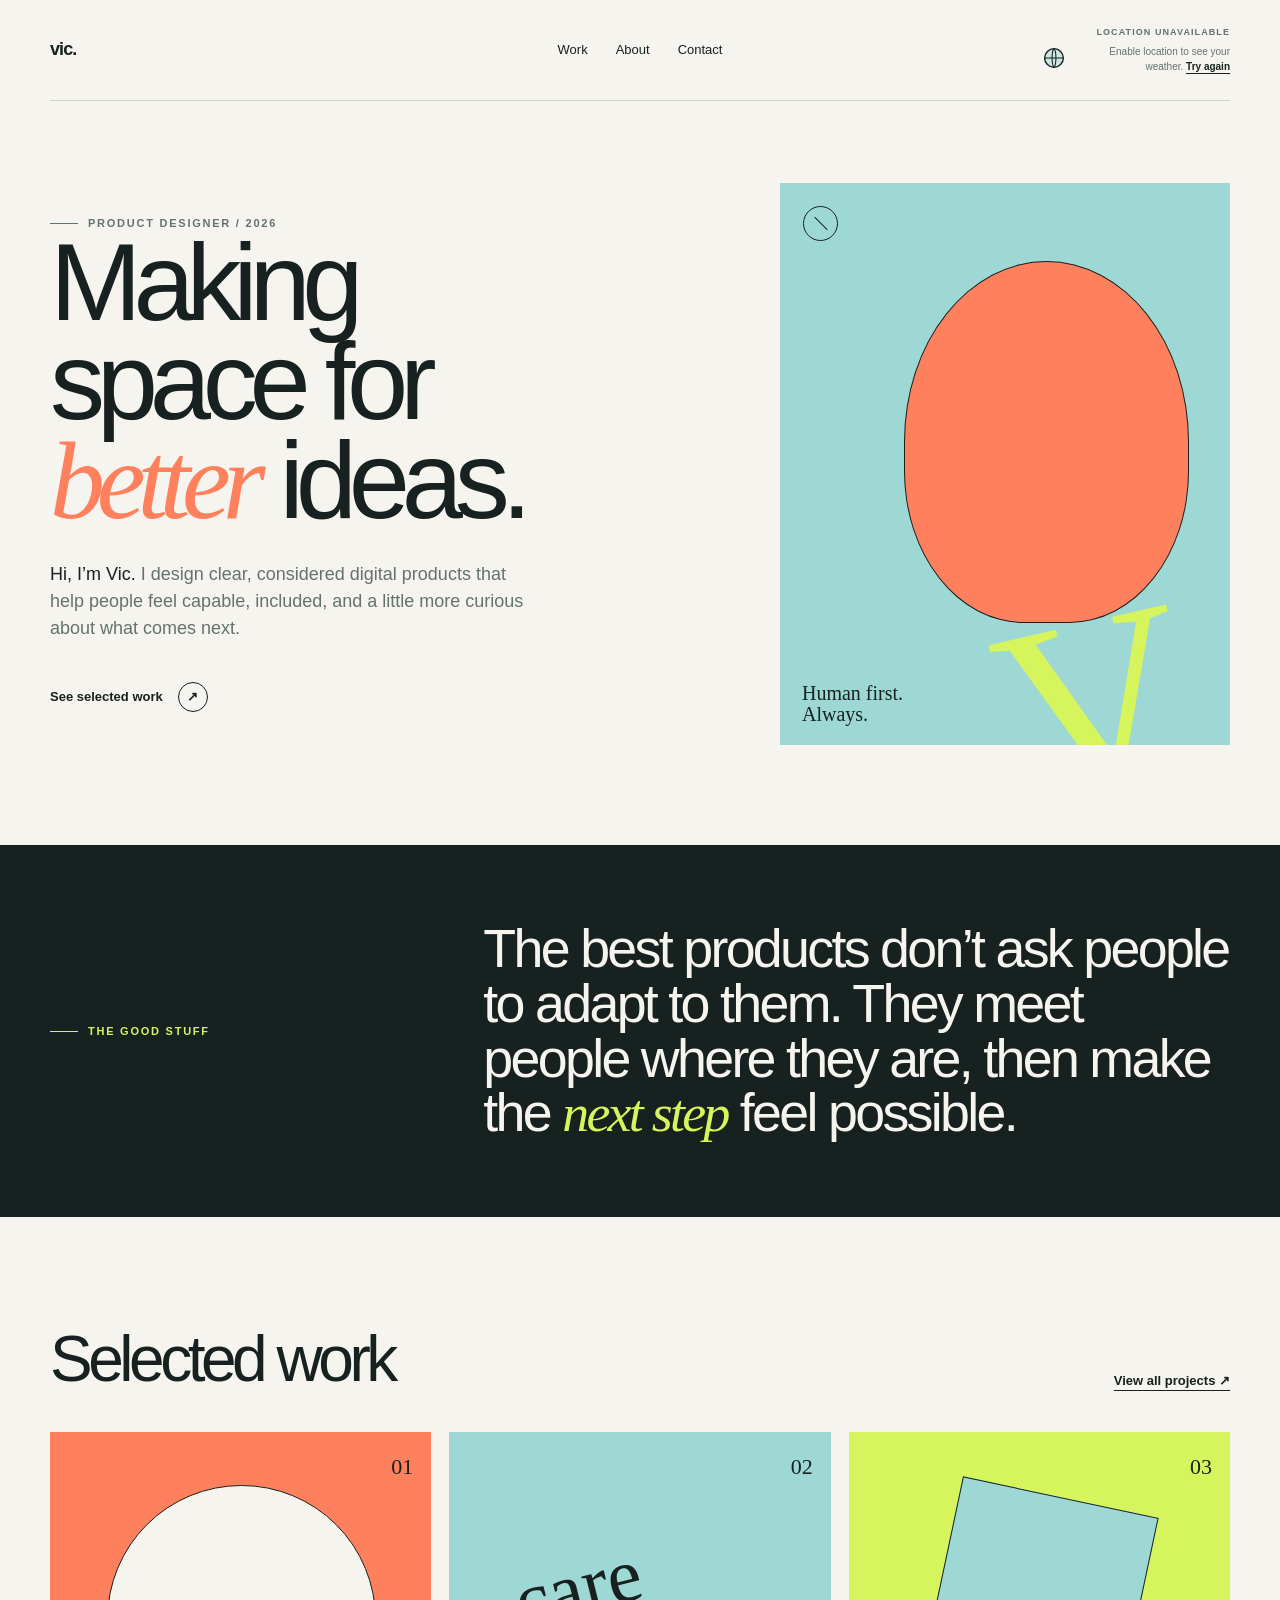
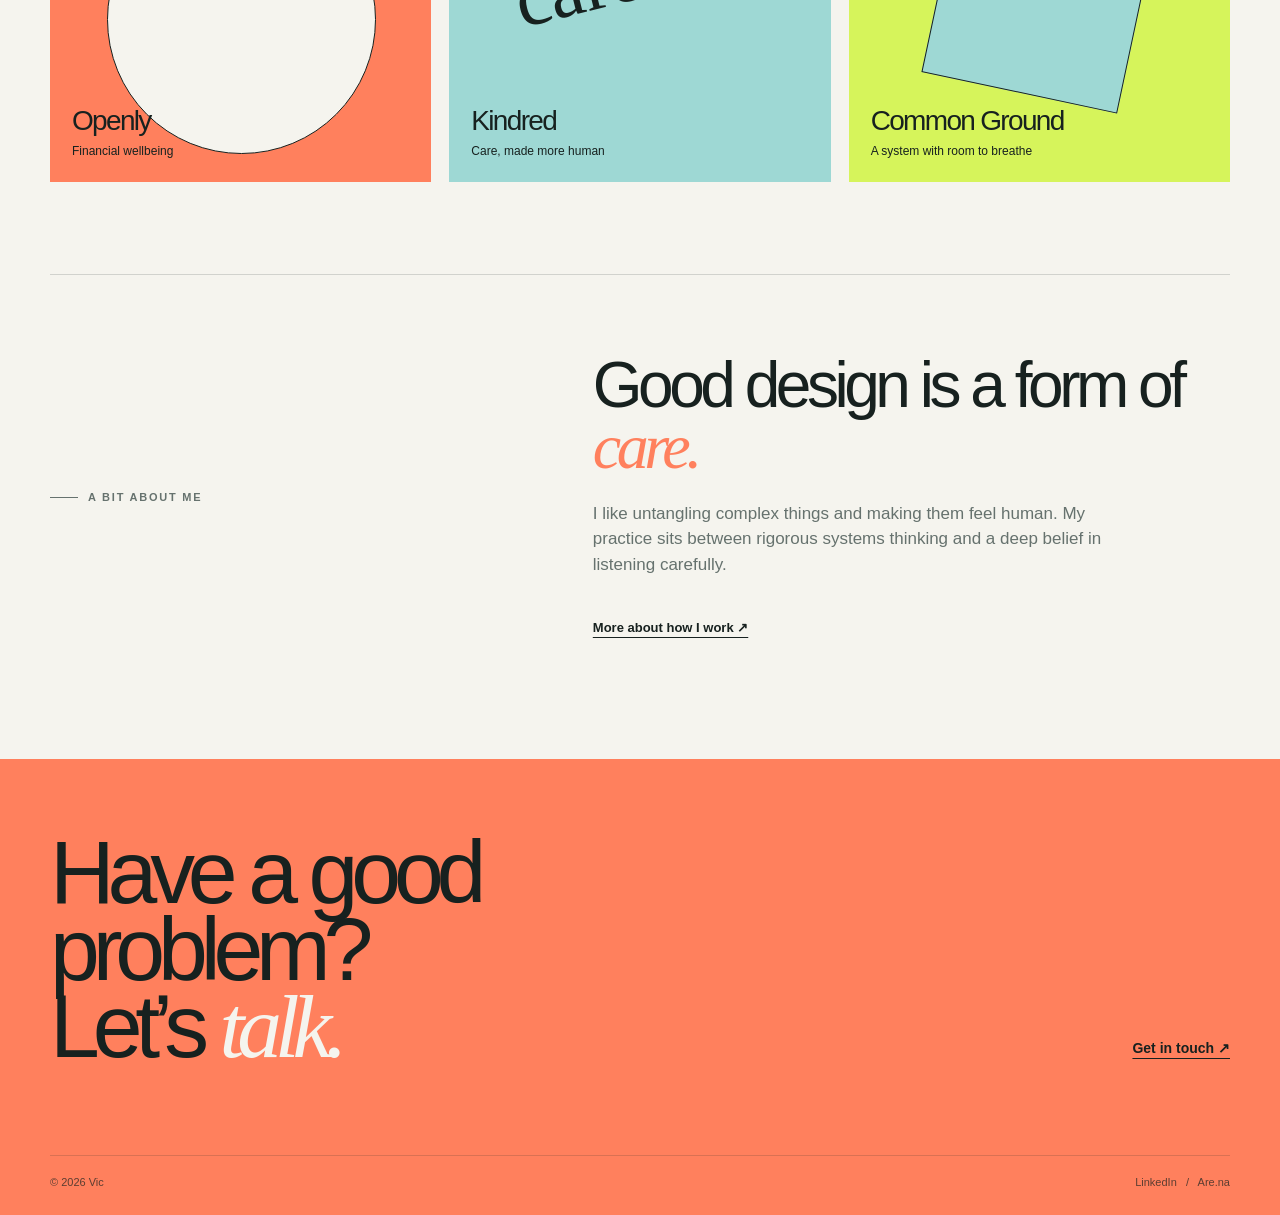
==== commit 5f48825e: "refactor: consolidate navigation and weather functionality into app.js; remove old scripts" ====
--- a/index.html
+++ b/index.html
@@ -77,7 +77,6 @@
 		</div>
 		<div class="shell footer-bottom"><span>© 2026 Vic</span><span><a href="https://www.linkedin.com" rel="noreferrer">LinkedIn</a> &nbsp; / &nbsp; <a href="https://www.are.na" rel="noreferrer">Are.na</a></span></div>
 	</footer>
-	<script src="js/navigation.js" defer></script>
-	<script src="js/weather.js" defer></script>
+	<script src="js/app.js" defer></script>
 </body>
 </html>
--- a/css/styles.css
+++ b/css/styles.css
@@ -38,7 +38,7 @@
 .site-menu nav { display: flex; gap: 28px; font-size: 13px; }
 .site-menu nav a { text-decoration: none; }
 .site-menu nav a:hover { text-decoration: underline; text-underline-offset: 4px; }
-.site-menu .weather-card { margin-left: 0; }
+.site-menu .weather-card { margin-left: auto; }
 .availability { display: flex; align-items: center; gap: 8px; color: var(--muted); font-size: 12px; }
 .availability::before { content: ''; width: 7px; height: 7px; border-radius: 50%; background: #76a92f; }
 .hero { min-height: 670px; display: grid; grid-template-columns: minmax(0, 1.05fr) minmax(360px, .95fr); align-items: center; gap: 7vw; padding: 82px 0 100px; }
@@ -89,9 +89,9 @@
 .footer-bottom { display: flex; justify-content: space-between; padding-top: 18px; border-top: 1px solid var(--line); color: rgba(23, 33, 31, .7); font-size: 11px; }
 .footer-bottom a { text-decoration: none; }
 .weather-card { width: min(190px, 25vw); flex-shrink: 0; margin: 0; padding: 0; background: transparent; border: 0; box-shadow: none; }
-.weather-label { display: flex; align-items: center; justify-content: space-between; gap: 8px; color: var(--muted); font-size: 9px; font-weight: 700; letter-spacing: .12em; text-transform: uppercase; }
-.weather-location { max-width: 105px; text-overflow: ellipsis; white-space: nowrap; }
-.weather-content { display: flex; align-items: flex-start; gap: 8px; min-width: 0; min-height: 28px; margin-top: 4px; }
+.weather-label { display: flex; align-items: center; justify-content: flex-end; gap: 8px; color: var(--muted); font-size: 9px; font-weight: 700; letter-spacing: .12em; text-transform: uppercase; }
+.weather-location { display: block; width: 100%; max-width: none; margin-left: 0; text-align: right; white-space: nowrap; }
+.weather-content { display: flex; align-items: flex-start; justify-content: flex-end; gap: 8px; min-width: 0; min-height: 28px; margin-top: 4px; text-align: right; }
 .weather-icon { display: inline-flex; flex: 0 0 28px; width: 28px; height: 28px; line-height: 1; }
 .weather-svg { display: block; width: 28px; height: 28px; overflow: visible; }
 .weather-svg .sun-rays { transform-origin: 50% 50%; animation: weather-spin 12s linear infinite; }
@@ -104,7 +104,7 @@
 @keyframes weather-rain { 50% { transform: translateY(2px); opacity: .55; } }
 @keyframes weather-snow { 50% { transform: translateY(2px); opacity: .65; } }
 @keyframes weather-fog { 50% { transform: translateX(2px); opacity: .55; } }
-.weather-temperature { font-family: var(--serif); font-size: 23px; letter-spacing: -.06em; line-height: 1; }
+.weather-temperature { font-family: var(--sans); font-size: 23px; font-weight: 500; letter-spacing: 0; line-height: normal; }
 .weather-description { margin: 2px 0 0; color: var(--muted); font-size: 10px; white-space: nowrap; }
 .weather-status { min-width: 0; margin: 0; color: var(--muted); font-size: 10px; overflow-wrap: anywhere; }
 .weather-retry { padding: 0; border: 0; background: transparent; color: var(--ink); font: inherit; font-weight: 700; text-decoration: underline; text-underline-offset: 3px; cursor: pointer; }
@@ -156,7 +156,9 @@
 .contact-link span { color: var(--muted); font-size: 14px; }
 
 @media (min-width: 768px) {
+	.site-header { position: relative; }
 	.site-menu[hidden] { display: contents !important; }
+	.site-header > .site-menu nav { position: absolute; left: 50%; transform: translateX(-50%); }
 }
 
 @media (max-width: 767px) {
@@ -164,6 +166,7 @@
 	header { padding: 19px 0; }
 	.menu-toggle { display: grid; }
 	.site-menu { display: flex; flex-basis: 100%; align-items: flex-start; justify-content: space-between; gap: 22px; margin-top: 22px; padding: 22px 0 4px; border-top: 1px solid var(--line); }
+	.site-header > .site-menu nav { position: static; transform: none; }
 	.hero { display: flex; flex-direction: column; align-items: start; gap: 50px; min-height: 0; padding: 70px 0 82px; }
 	h1 { font-size: clamp(62px, 18vw, 105px); }
 	.hero-copy { font-size: 16px; }
